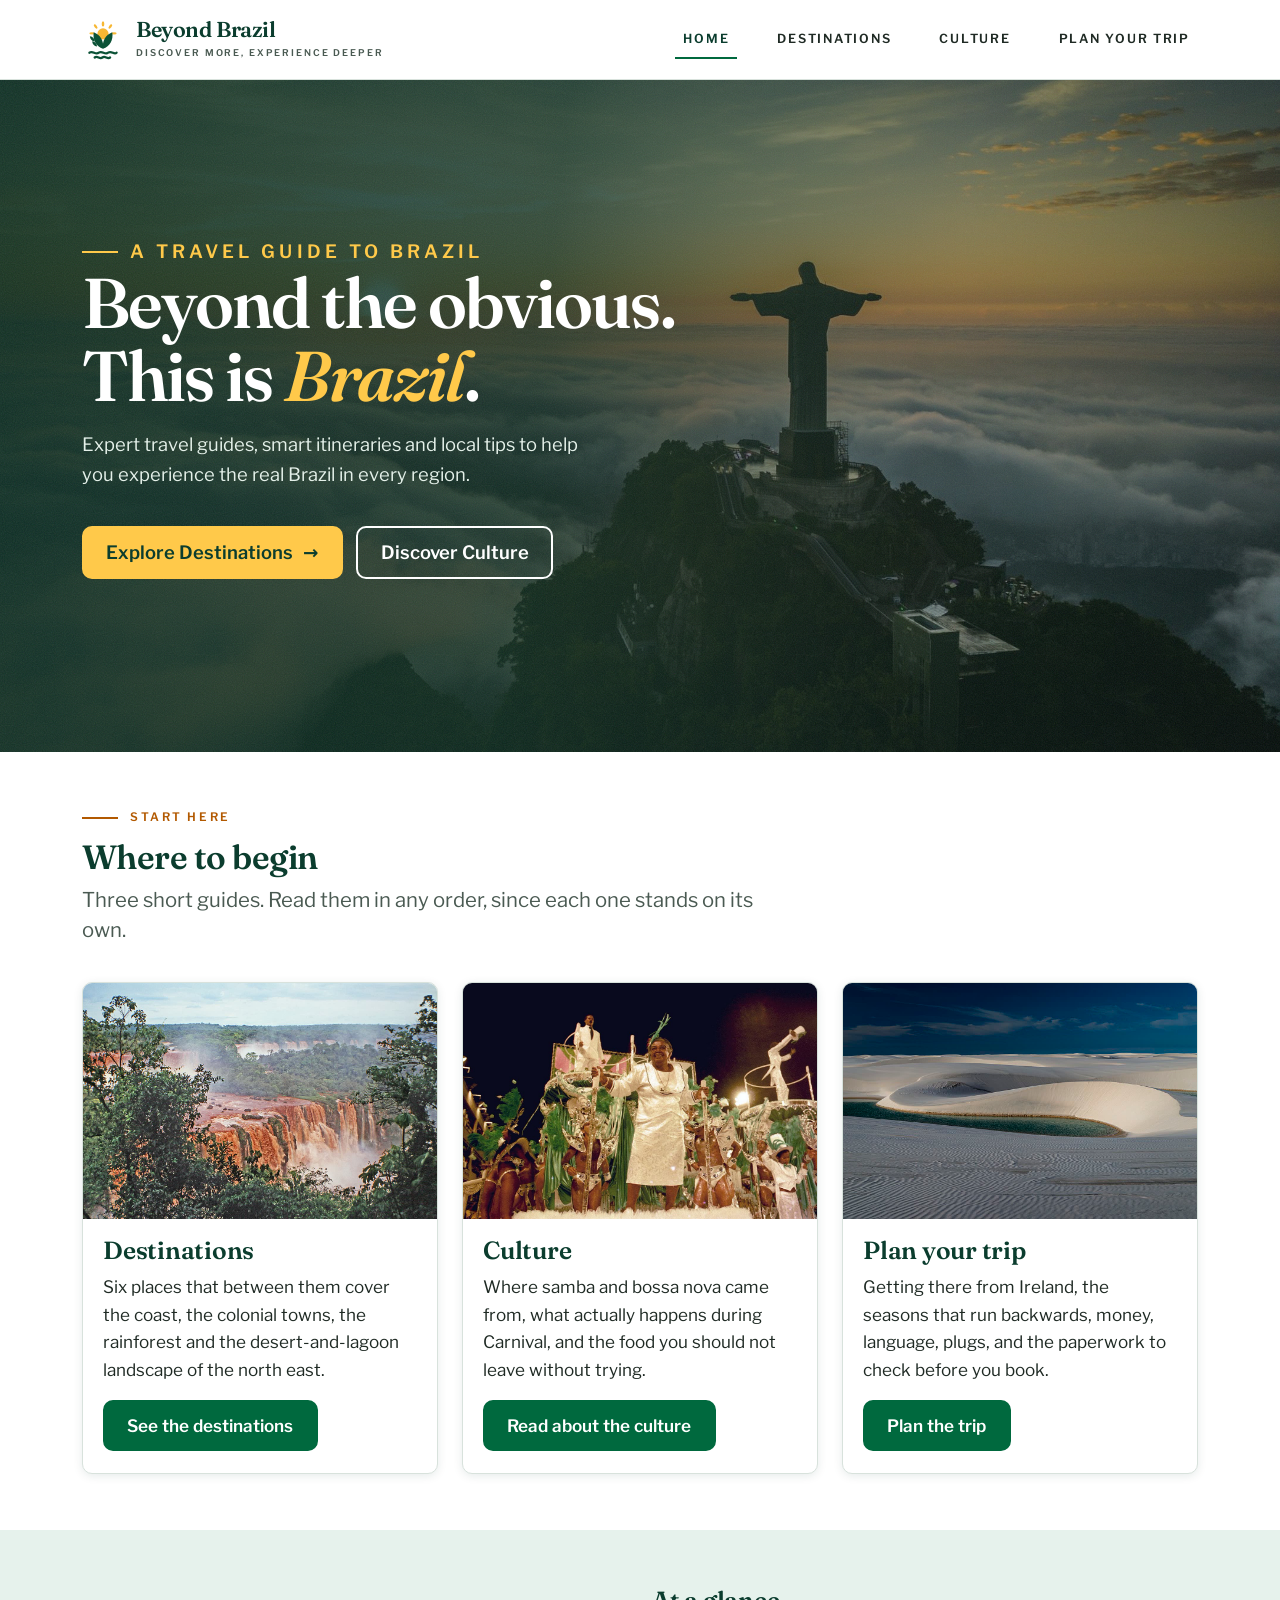
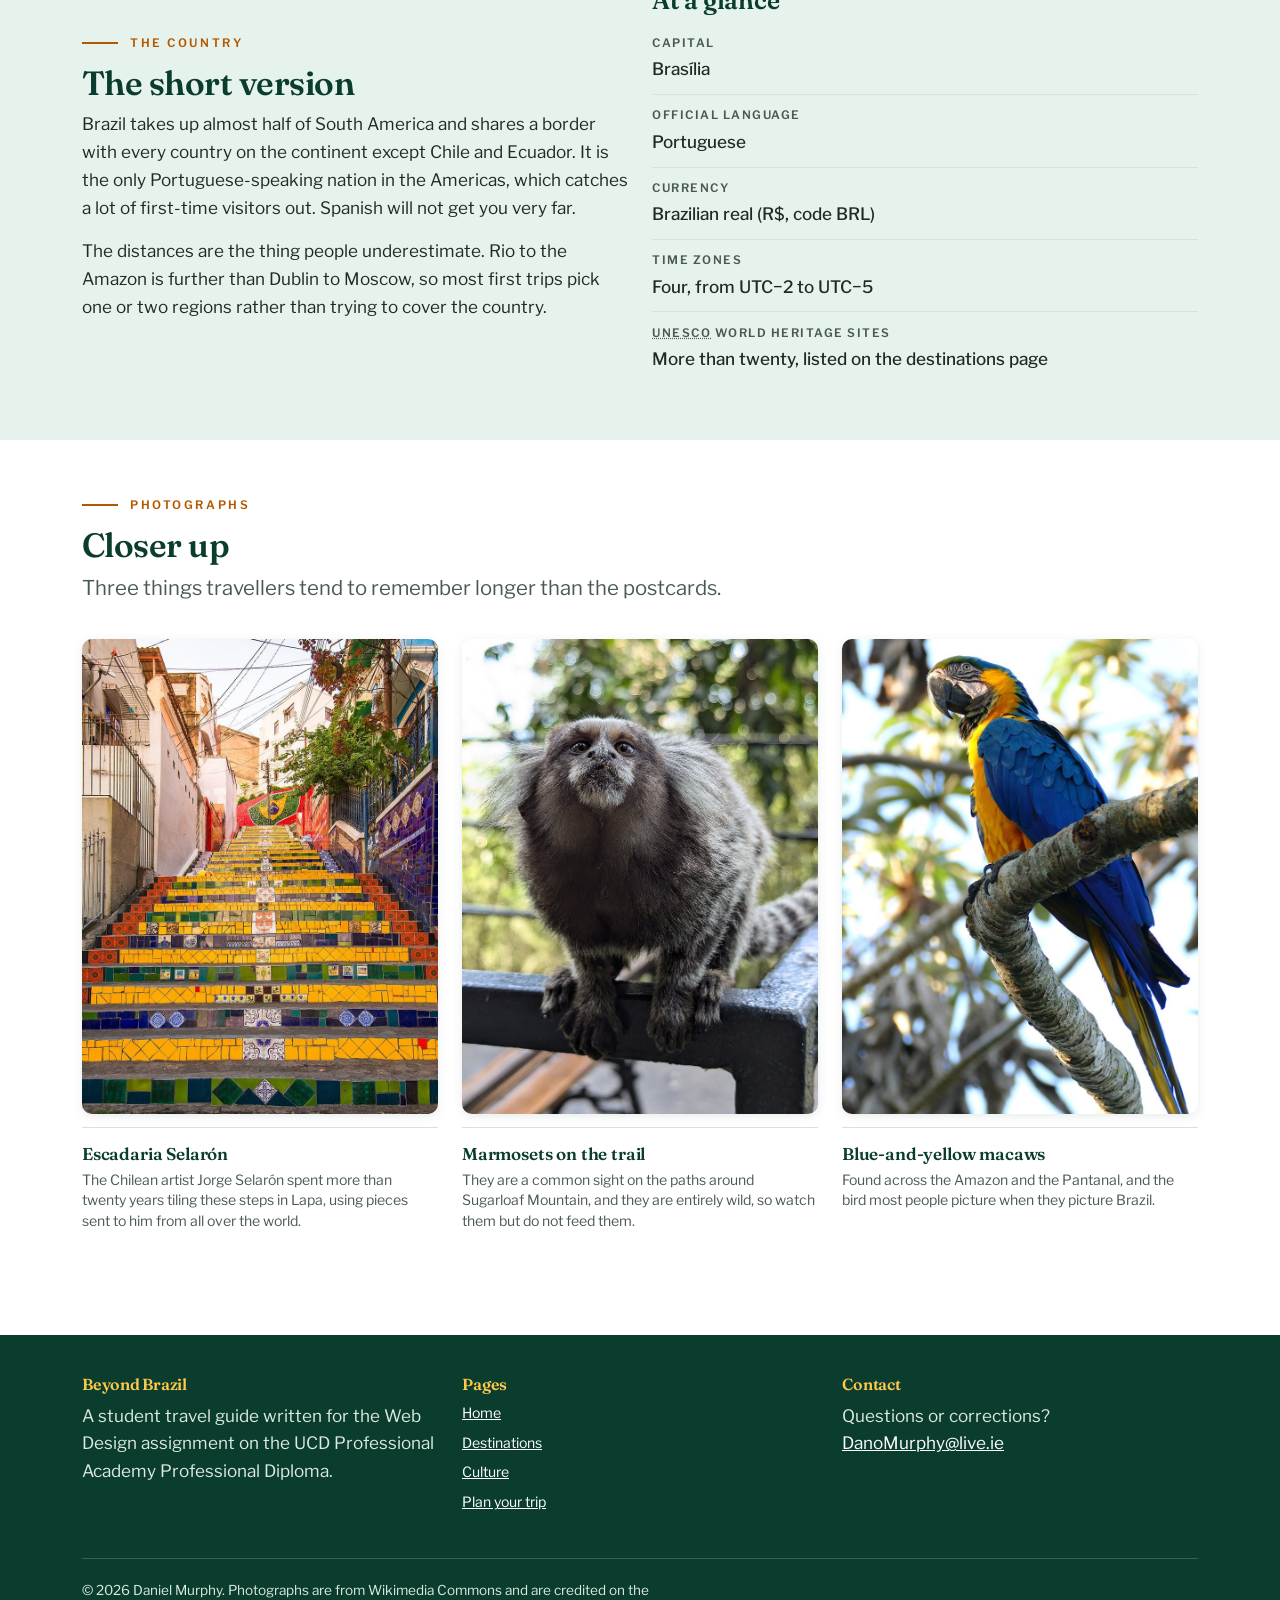
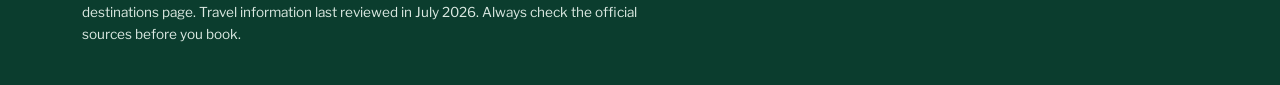
==== index.html @ 54a5e1f5 "Build the home page: hero, three feature cards and the photo strip" ====
<!DOCTYPE html>
<html lang="en">
<head>
  <meta charset="utf-8">
  <meta name="viewport" content="width=device-width, initial-scale=1">
  <meta name="description" content="Beyond Brazil is a plain-English travel guide for first-time visitors from Ireland: where to go, what the culture is like, and how to plan the trip.">
  <meta name="author" content="Daniel Murphy">
  <meta name="keywords" content="Brazil, travel guide, Rio de Janeiro, Iguacu, Salvador, Amazon, trip planning">
  <meta name="theme-color" content="#00693E">
  <title>Beyond Brazil | Travel guide for first-time visitors</title>

  <!-- Canonical URL, so search engines index one version of the page -->
  <link rel="canonical" href="https://danielmurphy2022.github.io/brazil-travel-guide/">

  <!-- Open Graph tags - what shows up when the page is shared -->
  <meta property="og:type" content="website">
  <meta property="og:locale" content="en_IE">
  <meta property="og:site_name" content="Beyond Brazil">
  <meta property="og:title" content="Beyond Brazil | Travel guide for first-time visitors">
  <meta property="og:description" content="Where to go, what the culture is like, and how to plan a first trip to Brazil from Ireland.">
  <meta property="og:url" content="https://danielmurphy2022.github.io/brazil-travel-guide/">
  <meta property="og:image" content="https://danielmurphy2022.github.io/brazil-travel-guide/images/hero-cristo.jpg">
  <meta property="og:image:alt" content="Christ the Redeemer in silhouette against a sunset, above a sea of cloud">
  <meta name="twitter:card" content="summary_large_image">

  <!-- Fonts: Fraunces for headings, Libre Franklin for body text -->
  <link rel="preconnect" href="https://fonts.googleapis.com">
  <link rel="preconnect" href="https://fonts.gstatic.com" crossorigin>
  <link rel="stylesheet" href="https://fonts.googleapis.com/css2?family=Fraunces:opsz,wght@9..144,500;9..144,600;9..144,700&amp;family=Libre+Franklin:ital,wght@0,400;0,500;0,600;1,400&amp;display=swap">

  <!-- Bootstrap 5 for the grid and the collapsing navbar. The integrity
       hash lets the browser check the file was not tampered with. -->
  <link rel="stylesheet" href="https://cdn.jsdelivr.net/npm/bootstrap@5.3.3/dist/css/bootstrap.min.css"
        integrity="sha384-QWTKZyjpPEjISv5WaRU9OFeRpok6YctnYmDr5pNlyT2bRjXh0JMhjY6hW+ALEwIH"
        crossorigin="anonymous">
  <!-- My stylesheet goes last so it can override Bootstrap -->
  <link rel="stylesheet" href="css/style.css">
  <link rel="icon" href="images/logo.svg" type="image/svg+xml">
  <!-- Preload the hero photo so the top of the page is not blank -->
  <link rel="preload" as="image" href="images/hero-cristo.jpg">
</head>

<body>
  <!-- Lets keyboard users skip past the navigation -->
  <a class="skip-link" href="#main">Skip to main content</a>

  <!-- Banner / logo area. Same on every page. -->
  <header class="site-header">
    <nav class="navbar navbar-expand-lg site-nav" aria-label="Main navigation">
      <div class="container">
        <a class="navbar-brand" href="index.html">
          <img src="images/logo.svg" alt="Beyond Brazil logo" class="brand-logo" width="42" height="42">
          <span class="brand-lockup">
            <span class="brand-name">Beyond Brazil</span>
            <span class="brand-tagline">Discover more, experience deeper</span>
          </span>
        </a>

        <button class="navbar-toggler" type="button" data-bs-toggle="collapse"
                data-bs-target="#mainMenu" aria-controls="mainMenu"
                aria-expanded="false" aria-label="Toggle navigation menu">
          <span class="navbar-toggler-icon"></span>
        </button>

        <div class="collapse navbar-collapse" id="mainMenu">
          <ul class="navbar-nav ms-auto">
            <li class="nav-item"><a class="nav-link" href="index.html" aria-current="page">Home</a></li>
            <li class="nav-item"><a class="nav-link" href="html/destinations.html">Destinations</a></li>
            <li class="nav-item"><a class="nav-link" href="html/culture.html">Culture</a></li>
            <li class="nav-item"><a class="nav-link" href="html/plan-your-trip.html">Plan your trip</a></li>
          </ul>
        </div>
      </div>
    </nav>
  </header>

  <main id="main">
    <!-- Hero. Photo is a CSS background so the heading stays real text. -->
    <section class="hero">
      <div class="container">
        <div class="hero-inner">
          <p class="eyebrow">A travel guide to Brazil</p>
          <h1>Beyond the obvious.<br>This is <span class="hero-accent">Brazil</span>.</h1>
          <p>
            Expert travel guides, smart itineraries and local tips to help you experience
            the real Brazil in every region.
          </p>
          <p class="hero-actions">
            <a class="btn-brand btn-amber" href="html/destinations.html">
              Explore Destinations <span class="btn-arrow" aria-hidden="true">&rarr;</span>
            </a>
            <a class="btn-brand btn-ghost" href="html/culture.html">Discover Culture</a>
          </p>
        </div>
      </div>
    </section>

    <!-- One card per content page. Bootstrap grid: full width on a phone,
         three across from the medium breakpoint up. -->
    <section class="section">
      <div class="container">
        <p class="eyebrow">Start here</p>
        <h2>Where to begin</h2>
        <p class="section-intro">
          Three short guides. Read them in any order, since each one stands on its own.
        </p>

        <div class="row g-4">
          <div class="col-12 col-md-4">
            <article class="card-feature">
              <img src="images/iguacu.jpg" width="1200" height="800" loading="lazy" decoding="async"
                   alt="The Iguacu Falls dropping over a curved line of cliffs into rainforest">
              <div class="card-body-pad">
                <h3>Destinations</h3>
                <p>
                  Six places that between them cover the coast, the colonial towns,
                  the rainforest and the desert-and-lagoon landscape of the north east.
                </p>
                <a class="btn-brand" href="html/destinations.html">See the destinations</a>
              </div>
            </article>
          </div>

          <div class="col-12 col-md-4">
            <article class="card-feature">
              <img src="images/carnival.jpg" width="1200" height="766" loading="lazy" decoding="async"
                   alt="Performers in white and green costumes on a float at the Rio Carnival">
              <div class="card-body-pad">
                <h3>Culture</h3>
                <p>
                  Where samba and bossa nova came from, what actually happens during
                  Carnival, and the food you should not leave without trying.
                </p>
                <a class="btn-brand" href="html/culture.html">Read about the culture</a>
              </div>
            </article>
          </div>

          <div class="col-12 col-md-4">
            <article class="card-feature">
              <img src="images/lencois.jpg" width="1200" height="800" loading="lazy" decoding="async"
                   alt="A turquoise lagoon between white sand dunes at Lencois Maranhenses">
              <div class="card-body-pad">
                <h3>Plan your trip</h3>
                <p>
                  Getting there from Ireland, the seasons that run backwards,
                  money, language, plugs, and the paperwork to check before you book.
                </p>
                <a class="btn-brand" href="html/plan-your-trip.html">Plan the trip</a>
              </div>
            </article>
          </div>
        </div>
      </div>
    </section>

    <!-- Quick facts. Two Bootstrap columns on desktop. -->
    <section class="section section-tint">
      <div class="container">
        <div class="row g-4 align-items-center">
          <div class="col-12 col-lg-6">
            <p class="eyebrow">The country</p>
            <h2>The short version</h2>
            <p>
              Brazil takes up almost half of South America and shares a border with every
              country on the continent except Chile and Ecuador. It is the only
              Portuguese-speaking nation in the Americas, which catches a lot of first-time
              visitors out. Spanish will not get you very far.
            </p>
            <p>
              The distances are the thing people underestimate. Rio to the Amazon is
              further than Dublin to Moscow, so most first trips pick one or two regions
              rather than trying to cover the country.
            </p>
          </div>

          <div class="col-12 col-lg-6">
            <h3>At a glance</h3>
            <ul class="fact-list">
              <li>
                <span class="fact-label">Capital</span>
                <span class="fact-value">Bras&iacute;lia</span>
              </li>
              <li>
                <span class="fact-label">Official language</span>
                <span class="fact-value">Portuguese</span>
              </li>
              <li>
                <span class="fact-label">Currency</span>
                <span class="fact-value">Brazilian real (R$, code BRL)</span>
              </li>
              <li>
                <span class="fact-label">Time zones</span>
                <span class="fact-value">Four, from UTC&minus;2 to UTC&minus;5</span>
              </li>
              <li>
                <span class="fact-label">
                  <abbr title="United Nations Educational, Scientific and Cultural Organization">UNESCO</abbr>
                  World Heritage Sites
                </span>
                <span class="fact-value">More than twenty, listed on the destinations page</span>
              </li>
            </ul>
          </div>
        </div>
      </div>
    </section>

    <!-- Three portrait photos. figure + figcaption for image and caption. -->
    <section class="section">
      <div class="container">
        <p class="eyebrow">Photographs</p>
        <h2>Closer up</h2>
        <p class="section-intro">
          Three things travellers tend to remember longer than the postcards.
        </p>

        <ul class="photo-strip">
          <li>
            <figure>
              <img src="images/escadaria.jpg" width="800" height="1067" loading="lazy" decoding="async"
                   alt="The tiled Selaron Steps in Rio, climbing between old houses">
              <figcaption>
                <strong>Escadaria Selar&oacute;n</strong>
                The Chilean artist Jorge Selar&oacute;n spent more than twenty years tiling
                these steps in Lapa, using pieces sent to him from all over the world.
              </figcaption>
            </figure>
          </li>
          <li>
            <figure>
              <img src="images/sagui.jpg" width="800" height="1067" loading="lazy" decoding="async"
                   alt="A marmoset sitting on a handrail on the Sugarloaf trail">
              <figcaption>
                <strong>Marmosets on the trail</strong>
                They are a common sight on the paths around Sugarloaf Mountain, and they
                are entirely wild, so watch them but do not feed them.
              </figcaption>
            </figure>
          </li>
          <li>
            <figure>
              <img src="images/arara.jpg" width="800" height="1067" loading="lazy" decoding="async"
                   alt="A blue-and-yellow macaw perched on a branch">
              <figcaption>
                <strong>Blue-and-yellow macaws</strong>
                Found across the Amazon and the Pantanal, and the bird most people picture
                when they picture Brazil.
              </figcaption>
            </figure>
          </li>
        </ul>
      </div>
    </section>
  </main>

  <!-- Footer, with the contact section. Same on every page. -->
  <footer class="site-footer">
    <div class="container">
      <div class="row g-4">
        <div class="col-12 col-md-4">
          <h2>Beyond Brazil</h2>
          <p>
            A student travel guide written for the Web Design assignment on the
            UCD Professional Academy Professional Diploma.
          </p>
        </div>

        <div class="col-6 col-md-4">
          <h3>Pages</h3>
          <ul class="footer-list">
            <li><a href="index.html">Home</a></li>
            <li><a href="html/destinations.html">Destinations</a></li>
            <li><a href="html/culture.html">Culture</a></li>
            <li><a href="html/plan-your-trip.html">Plan your trip</a></li>
          </ul>
        </div>

        <!-- Required contact section with the e-mail link -->
        <div class="col-6 col-md-4">
          <h3>Contact</h3>
          <address>
            Questions or corrections?<br>
            <a href="mailto:DanoMurphy@live.ie">DanoMurphy@live.ie</a>
          </address>
        </div>
      </div>

      <div class="footer-bottom">
        <p>
          &copy; 2026 Daniel Murphy. Photographs are from Wikimedia Commons and are
          credited on the destinations page.
          Travel information last reviewed in <time datetime="2026-07">July 2026</time>.
          Always check the official sources before you book.
        </p>
      </div>
    </div>
  </footer>

  <!-- Bootstrap's JS, needed for the mobile menu button -->
  <script src="https://cdn.jsdelivr.net/npm/bootstrap@5.3.3/dist/js/bootstrap.bundle.min.js"
          integrity="sha384-YvpcrYf0tY3lHB60NNkmXc5s9fDVZLESaAA55NDzOxhy9GkcIdslK1eN7N6jIeHz"
          crossorigin="anonymous"></script>
</body>
</html>
---- css/style.css ----
/* ==========================================================================
   Beyond Brazil - external stylesheet
   Author: Daniel Murphy
   Module 1 - Web Design Assignment, UCD Professional Academy

   Went for a travel-magazine look: serif headings, plain sans for reading.

   Mobile-first - the rules below are the phone layout and the media queries
   add the wider ones. Text colours checked against WCAG AA (4.5:1).
   ========================================================================== */

/* --------------------------------------------------------------------------
   1. Design tokens
   Keeping colours and spacing in custom properties means a single change
   here updates the whole site.
   -------------------------------------------------------------------------- */
:root {
  --brand:        #00693E;  /* deep forest green - primary brand colour   */
  --brand-dark:   #0B3D2E;  /* footer / dark sections                     */
  --brand-light:  #E6F2EC;  /* tinted panel background                    */
  --accent:       #B25900;  /* amber, used for text on light backgrounds  */
  --accent-bright:#FFC94A;  /* brighter amber, only on dark backgrounds   */
  --ink:          #1F2A24;  /* body text                                  */
  --ink-soft:     #4A5A52;  /* secondary text                             */
  --paper:        #FFFFFF;
  --line:         #D8E2DC;  /* hairline borders                           */

  /* Fraunces for headings, Libre Franklin for everything you actually read.
     Libre Franklin was made for small text on screen, which is where the
     default system font looked worst. */
  --font-display: "Fraunces", Georgia, "Times New Roman", serif;
  --font-text: "Libre Franklin", "Segoe UI", system-ui, sans-serif;

  /* Type scale. Every font-size on the site uses one of these seven
     steps instead of a number I picked at random. */
  --step--2: clamp(0.69rem, 0.675rem + 0.07vw, 0.73rem);
  --step--1: clamp(0.82rem, 0.80rem + 0.10vw, 0.88rem);
  --step-0:  clamp(1rem,    0.97rem + 0.15vw, 1.07rem);
  --step-1:  clamp(1.12rem, 1.06rem + 0.28vw, 1.27rem);
  --step-2:  clamp(1.3rem,  1.21rem + 0.44vw, 1.55rem);
  --step-3:  clamp(1.6rem,  1.42rem + 0.85vw, 2.1rem);
  --step-4:  clamp(1.95rem, 1.65rem + 1.5vw, 2.9rem);

  --radius: 10px;
  --shadow: 0 2px 10px rgba(11, 61, 46, 0.10);
  --shadow-lift: 0 10px 24px rgba(11, 61, 46, 0.18);

  /* A curve with some weight to it, rather than the browser default. */
  --ease: cubic-bezier(0.22, 0.61, 0.36, 1);
  --transition: 260ms var(--ease);
}

/* --------------------------------------------------------------------------
   2. Base elements
   -------------------------------------------------------------------------- */
body {
  font-family: var(--font-text);
  font-size: var(--step-0);
  color: var(--ink);
  background-color: var(--paper);
  line-height: 1.62;
  /* Stops the browser faking a bold the font does not actually have */
  font-synthesis: none;
  -webkit-font-smoothing: antialiased;
}

/* All headings use the serif and come off the type scale above. */
h1, h2, h3 {
  font-family: var(--font-display);
  font-optical-sizing: auto;
  font-weight: 600;
  line-height: 1.15;
  letter-spacing: -0.015em;
  color: var(--brand-dark);
}

/* text-wrap: balance stops a heading dropping one word onto line two */
h1 { font-size: var(--step-4); text-wrap: balance; }
h2 { font-size: var(--step-3); margin-top: 2.25rem; text-wrap: balance; }
h3 { font-size: var(--step-2); letter-spacing: -0.01em; }

/* Small amber rule + spaced capitals, used above section headings */
.eyebrow {
  display: flex;
  align-items: center;
  gap: 0.75rem;
  max-width: none;
  margin: 0 0 0.7rem;
  font-family: var(--font-text);
  font-size: var(--step--2);
  font-weight: 600;
  letter-spacing: 0.22em;
  text-transform: uppercase;
  color: var(--accent);
}

.eyebrow::before {
  content: "";
  flex: 0 0 auto;
  width: 2.25rem;
  height: 2px;
  background-color: var(--accent);
}

/* Drop the margin when the heading is first - the section already pads */
.container > h2:first-child,
.container > .row:first-child h2:first-child,
.eyebrow + h2 {
  margin-top: 0;
}

/* Line length. Much past this and it gets hard to find the next line. */
p  { max-width: 64ch; }

a {
  color: var(--brand);
  text-decoration: underline;
}

a:hover,
a:focus {
  color: var(--brand-dark);
}

/* Visited links go a shade darker so you can see where you have been */
a:visited {
  color: var(--brand-dark);
}

/* Keyboard focus ring. The browser default vanishes on coloured
   backgrounds, so I set my own. */
a:focus-visible,
button:focus-visible {
  outline: 3px solid var(--accent);
  outline-offset: 2px;
}

/* Keeps images inside their box instead of pushing the page sideways */
img {
  max-width: 100%;
  height: auto;
}

/* --------------------------------------------------------------------------
   3. Skip link
   Lets a keyboard or screen-reader user jump straight past the navigation.
   It is hidden off-screen until it receives focus.
   -------------------------------------------------------------------------- */
.skip-link {
  position: absolute;
  left: -9999px;
  top: 0;
  z-index: 1100;
  padding: 0.75rem 1.25rem;
  background-color: var(--brand-dark);
  color: var(--paper);
  text-decoration: none;
}

.skip-link:focus {
  left: 0;
}

/* --------------------------------------------------------------------------
   4. Banner / logo area  (identical on every page)
   -------------------------------------------------------------------------- */
/* Sticky banner, slightly see-through so the page shows through it. */
.site-header {
  position: sticky;
  top: 0;
  z-index: 1030;
  background-color: rgba(255, 255, 255, 0.94);
  border-bottom: 1px solid var(--line);
}

/* 0.85 and not lower: any more see-through and the menu links stop
   passing the contrast check once the hero photo scrolls under them. */
@supports (backdrop-filter: blur(2px)) or (-webkit-backdrop-filter: blur(2px)) {
  .site-header {
    background-color: rgba(255, 255, 255, 0.85);
    -webkit-backdrop-filter: blur(14px) saturate(1.5);
    backdrop-filter: blur(14px) saturate(1.5);
  }
}

.site-nav {
  padding-top: 0.85rem;
  padding-bottom: 0.85rem;
}

.navbar-brand {
  display: flex;
  align-items: center;
  gap: 0.75rem;
  color: var(--brand-dark);
  text-decoration: none;
}

.navbar-brand:hover,
.navbar-brand:focus {
  color: var(--brand);
}

.brand-logo {
  width: 42px;
  height: 42px;
  flex: 0 0 auto;
}

.brand-name {
  display: block;
  font-family: var(--font-display);
  font-optical-sizing: auto;
  font-size: 1.35rem;
  font-weight: 600;
  letter-spacing: -0.02em;
  line-height: 1;
}

.brand-tagline {
  display: block;
  margin-top: 0.32rem;
  font-size: 0.58rem;
  font-weight: 600;
  letter-spacing: 0.2em;
  text-transform: uppercase;
  color: var(--ink-soft);
}

/* Navigation. Stacked with thin dividers on a phone; a row of small
   capitals on wider screens, with an underline that slides in on hover. */
.site-nav .nav-link {
  position: relative;
  padding: 0.7rem 0;
  border-bottom: 1px solid var(--line);
  border-radius: 0;
  font-size: 0.78rem;
  font-weight: 600;
  letter-spacing: 0.14em;
  text-transform: uppercase;
  color: var(--ink);
  background-color: transparent;
  transition: color var(--transition);
}

.site-nav .nav-item:last-child .nav-link {
  border-bottom: 0;
}

.site-nav .nav-link::after {
  content: "";
  position: absolute;
  left: 0;
  right: 0;
  bottom: 0.35rem;
  height: 2px;
  background-color: var(--accent);
  transform: scaleX(0);
  transform-origin: left;
  transition: transform var(--transition);
}

.site-nav .nav-link:hover,
.site-nav .nav-link:focus {
  color: var(--brand-dark);
  background-color: transparent;
}

.site-nav .nav-link:hover::after,
.site-nav .nav-link:focus-visible::after {
  transform: scaleX(1);
}

/* Uses aria-current, the same attribute the screen reader reads */
.site-nav .nav-link[aria-current="page"] {
  color: var(--brand-dark);
  background-color: transparent;
}

.site-nav .nav-link[aria-current="page"]::after {
  background-color: var(--brand);
  transform: scaleX(1);
}

.navbar-toggler {
  border-color: var(--line);
  padding: 0.45rem 0.65rem;
}

/* --------------------------------------------------------------------------
   5. Hero
   The photograph is applied here rather than as an <img> because it is
   decorative background; the page still carries its meaning in the heading.
   -------------------------------------------------------------------------- */
.hero {
  /* Text sits on the left, so the overlay is darkest there and fades
     across to let the sunset show. Both colours pass the contrast check. */
  position: relative;
  display: flex;
  align-items: center;
  min-height: 32rem;
  padding: 4.5rem 0 5.5rem;
  background-image:
    linear-gradient(97deg,
                    rgba(9, 45, 34, 0.92) 0%,
                    rgba(9, 45, 34, 0.82) 42%,
                    rgba(9, 45, 34, 0.40) 72%,
                    rgba(9, 45, 34, 0.24) 100%),
    url("../images/hero-cristo.jpg");
  background-size: cover;
  background-position: 62% center;
  color: var(--paper);
}

/* Fine grain over the photo, for a printed look. Decorative only. It comes
   first in the markup, so the text and buttons still sit on top of it and
   are still clickable - I checked. */
.hero::before {
  content: "";
  position: absolute;
  inset: 0;
  opacity: 0.35;
  background-image: url("data:image/svg+xml;charset=utf-8,%3Csvg xmlns='http://www.w3.org/2000/svg' width='120' height='120'%3E%3Cfilter id='n'%3E%3CfeTurbulence type='fractalNoise' baseFrequency='0.9' numOctaves='3'/%3E%3C/filter%3E%3Crect width='120' height='120' filter='url(%23n)' opacity='0.32'/%3E%3C/svg%3E");
}

.hero .container {
  position: relative;   /* keeps the text above the grain layer */
  width: 100%;
}

.hero-inner {
  max-width: 40rem;
}

.hero .eyebrow {
  color: var(--accent-bright);
}

.hero .eyebrow::before {
  background-color: var(--accent-bright);
}

.hero h1 {
  margin: 0 0 1.15rem;
  font-size: clamp(2.4rem, 8.5vw, 4.4rem);
  line-height: 1.03;
  letter-spacing: -0.028em;
  color: var(--paper);
}

/* Just the one word in amber. Decoration - it does not carry meaning. */
.hero-accent {
  color: var(--accent-bright);
  font-style: italic;
}

.hero p {
  max-width: 32rem;
  margin: 0;
  font-size: 1.06rem;
  color: #E4F0E9;
}

/* Needs .hero .hero-actions, not just .hero-actions - the .hero p rule
   above was winning and killing this margin. Buttons stack full width on
   a phone so they are the same size and easy to tap. */
.hero .hero-actions {
  display: flex;
  flex-direction: column;
  align-items: stretch;
  gap: 0.75rem;
  max-width: 20rem;
  margin: 2.25rem 0 0;
}

.hero .hero-actions .btn-brand {
  text-align: center;
}

/* Smaller hero for the inner pages, with the same amber rule under it */
.page-hero {
  background-color: var(--brand-dark);
  color: var(--paper);
  padding: 2.75rem 0 2.5rem;
}

.page-hero h1 {
  position: relative;
  padding-bottom: 0.85rem;
  margin-bottom: 0.85rem;
  color: var(--paper);
  font-size: clamp(1.9rem, 5.5vw, 2.9rem);
}

.page-hero h1::after {
  content: "";
  position: absolute;
  left: 0;
  bottom: 0;
  width: 3rem;
  height: 2px;
  background-color: var(--accent-bright);
}

.page-hero p {
  color: #D6E6DE;
  margin-bottom: 0;
}

/* --------------------------------------------------------------------------
   6. Buttons
   -------------------------------------------------------------------------- */
.btn-brand {
  background-color: var(--brand);
  color: var(--paper);
  border: 2px solid var(--brand);
  font-weight: 600;
  padding: 0.6rem 1.4rem;
  border-radius: var(--radius);
  text-decoration: none;
  display: inline-block;
  transition: background-color var(--transition), transform var(--transition);
}

.btn-brand:hover,
.btn-brand:focus {
  background-color: var(--brand-dark);
  border-color: var(--brand-dark);
  color: var(--paper);
  transform: translateY(-2px);
}

.btn-on-dark {
  background-color: var(--paper);
  color: var(--brand-dark);
  border-color: var(--paper);
}

.btn-on-dark:hover,
.btn-on-dark:focus {
  background-color: var(--accent-bright);
  border-color: var(--accent-bright);
  color: var(--brand-dark);
}

/* Amber for the main button - green on a dark photo disappeared */
.btn-amber,
.btn-amber:visited {
  background-color: var(--accent-bright);
  border-color: var(--accent-bright);
  color: var(--brand-dark);
}

.btn-amber:hover,
.btn-amber:focus {
  background-color: var(--paper);
  border-color: var(--paper);
  color: var(--brand-dark);
}

/* Arrow nudges forward on hover */
.btn-arrow {
  display: inline-block;
  margin-left: 0.35rem;
  transition: transform var(--transition);
}

.btn-brand:hover .btn-arrow,
.btn-brand:focus .btn-arrow {
  transform: translateX(0.25rem);
}

/* Outlined, so it does not compete with the main button */
.btn-ghost,
.btn-ghost:visited {
  background-color: transparent;
  border-color: var(--paper);
  color: var(--paper);
}

.btn-ghost:hover,
.btn-ghost:focus {
  background-color: var(--paper);
  border-color: var(--paper);
  color: var(--brand-dark);
}

/* --------------------------------------------------------------------------
   7. Sections and cards
   -------------------------------------------------------------------------- */
.section {
  padding: 2.5rem 0;
}

.section-tint {
  background-color: var(--brand-light);
}

/* Intro line under a heading. Bigger and looser than body text. */
.section-intro {
  max-width: 50ch;
  margin-bottom: 2.25rem;
  font-size: var(--step-1);
  line-height: 1.5;
  color: var(--ink-soft);
}

/* Line above each destination heading */
.dest-entry > h3:first-child {
  padding-top: 1.1rem;
  margin-top: 0;
  border-top: 2px solid var(--brand);
}

.card-feature {
  background-color: var(--paper);
  border: 1px solid var(--line);
  border-radius: var(--radius);
  box-shadow: var(--shadow);
  overflow: hidden;
  height: 100%;
  transition: transform var(--transition), box-shadow var(--transition);
}

/* Bonus feature: CSS transition on hover and on keyboard focus */
.card-feature:hover,
.card-feature:focus-within {
  transform: translateY(-6px);
  box-shadow: var(--shadow-lift);
}

.card-feature img {
  width: 100%;
  aspect-ratio: 3 / 2;
  object-fit: cover;
}

.card-body-pad {
  padding: 1.1rem 1.25rem 1.4rem;
}

.card-body-pad h3 {
  margin-top: 0;
}

/* --------------------------------------------------------------------------
   8. Fact list on the home page
   -------------------------------------------------------------------------- */
.fact-list {
  list-style: none;
  padding-left: 0;
  margin: 0;
}

.fact-list li {
  border-bottom: 1px solid var(--line);
  padding: 0.7rem 0;
}

.fact-list li:last-child {
  border-bottom: 0;
}

.fact-label {
  display: block;
  margin-bottom: 0.15rem;
  font-size: var(--step--2);
  font-weight: 600;
  letter-spacing: 0.13em;
  text-transform: uppercase;
  color: var(--ink-soft);
}

.fact-value {
  font-weight: 500;
  font-variant-numeric: tabular-nums lining-nums;
}

/* --------------------------------------------------------------------------
   9. BONUS FEATURE - pure CSS image gallery
   No JavaScript: the caption is moved out of view with transform and slides
   back in on hover or keyboard focus, driven only by a CSS transition.
   -------------------------------------------------------------------------- */
.gallery {
  display: grid;
  grid-template-columns: 1fr;          /* one column on a phone */
  gap: 1rem;
  padding-left: 0;
  list-style: none;
  margin: 0;
}

.gallery-item {
  position: relative;
  overflow: hidden;
  border-radius: var(--radius);
  box-shadow: var(--shadow);
}

.gallery-item img {
  display: block;
  width: 100%;
  aspect-ratio: 4 / 3;
  object-fit: cover;
  transition: transform 400ms ease;
}

.gallery-item:hover img,
.gallery-item:focus-within img {
  transform: scale(1.07);
}

.gallery-caption {
  position: absolute;
  left: 0;
  right: 0;
  bottom: 0;
  padding: 0.9rem 1.1rem;
  background-color: rgba(11, 61, 46, 0.9);
  color: #D9E8E1;
  font-size: var(--step--1);
  line-height: 1.35;
  transform: translateY(100%);
  transition: transform var(--transition);
}

.gallery-item:hover .gallery-caption,
.gallery-item:focus-within .gallery-caption {
  transform: translateY(0);
}

.gallery-caption strong {
  display: block;
  margin-bottom: 0.12rem;
  font-family: var(--font-display);
  font-size: var(--step-0);
  font-weight: 600;
  letter-spacing: -0.01em;
  color: var(--accent-bright);
}

/* No hover on a touch screen, so just show the caption all the time */
@media (hover: none) {
  .gallery-caption {
    transform: translateY(0);
  }
}

/* Respect a visitor who has asked their system to reduce motion. */
@media (prefers-reduced-motion: reduce) {
  * {
    transition-duration: 0.01ms !important;
    animation-duration: 0.01ms !important;
  }
}

/* --------------------------------------------------------------------------
   10. Table
   The wrapper allows the table itself to scroll on a narrow screen instead
   of pushing the whole page sideways.
   -------------------------------------------------------------------------- */
/* Ruled instead of boxed: no outer frame, no striped rows, just a thick
   line under the headings and a thin one between rows. */
.table-wrap {
  overflow-x: auto;
  border: 0;
  border-radius: 0;
}

/* It can be focused, so it needs its own focus ring */
.table-wrap:focus-visible {
  outline: 3px solid var(--accent);
  outline-offset: 2px;
}

.data-table {
  width: 100%;
  border-collapse: collapse;
  min-width: 36rem;
  margin: 0;
  font-size: var(--step--1);
  /* Lining, fixed-width figures, so the years form a straight column */
  font-variant-numeric: tabular-nums lining-nums;
}

.data-table caption {
  caption-side: bottom;
  padding: 1rem 0 0;
  border-top: 1px solid var(--line);
  margin-top: 0.25rem;
  font-size: var(--step--1);
  font-style: italic;
  line-height: 1.5;
  color: var(--ink-soft);
  text-align: left;
}

.data-table th,
.data-table td {
  padding: 0.85rem 1.5rem 0.85rem 0;
  border-bottom: 1px solid var(--line);
  text-align: left;
  vertical-align: baseline;
}

.data-table th:last-child,
.data-table td:last-child {
  padding-right: 0;
}

.data-table thead th {
  padding-top: 0;
  padding-bottom: 0.6rem;
  border-bottom: 2px solid var(--brand-dark);
  background-color: transparent;
  color: var(--ink-soft);
  font-size: var(--step--2);
  font-weight: 600;
  letter-spacing: 0.14em;
  text-transform: uppercase;
}

/* The site name is the row's own heading, so it carries the weight */
.data-table tbody th[scope="row"] {
  font-weight: 600;
  color: var(--brand-dark);
  padding-right: 2rem;
}

.data-table tbody td {
  color: var(--ink-soft);
}

.data-table tbody tr:last-child th,
.data-table tbody tr:last-child td {
  border-bottom: 0;
}

/* Dot plus a word, not a coloured pill. The word says it on its own, so
   the colour is never doing the work by itself. */
.tag {
  display: inline-flex;
  align-items: baseline;
  gap: 0.45rem;
  font-size: var(--step--2);
  font-weight: 600;
  letter-spacing: 0.1em;
  text-transform: uppercase;
  white-space: nowrap;
}

.tag::before {
  content: "";
  width: 0.45rem;
  height: 0.45rem;
  border-radius: 50%;
  background-color: currentColor;
}

.tag-cultural { color: #7A4100; }
.tag-natural  { color: #005E37; }
.tag-mixed    { color: #4B3A8F; }

/* --------------------------------------------------------------------------
   11. Video (bonus feature on the culture page)
   The padding-bottom trick keeps a 16:9 box at any width.
   -------------------------------------------------------------------------- */
.video-frame {
  position: relative;
  width: 100%;
  padding-bottom: 56.25%;      /* 9 / 16 = 0.5625 */
  height: 0;
  overflow: hidden;
  border-radius: var(--radius);
  box-shadow: var(--shadow);
}

.video-frame iframe {
  position: absolute;
  top: 0;
  left: 0;
  width: 100%;
  height: 100%;
  border: 0;
}

/* --------------------------------------------------------------------------
   12. Footer (identical on every page, holds the contact e-mail link)
   -------------------------------------------------------------------------- */
.site-footer {
  background-color: var(--brand-dark);
  color: #DCEAE3;
  padding: 2.5rem 0 1.5rem;
  margin-top: 3rem;
}

.site-footer h2,
.site-footer h3 {
  color: var(--accent-bright);
  font-size: 1rem;
  margin-top: 0;
}

.site-footer a,
.site-footer a:visited {
  color: var(--paper);
}

.site-footer a:hover,
.site-footer a:focus {
  color: var(--accent-bright);
}

.footer-list {
  list-style: none;
  padding-left: 0;
  font-size: var(--step--1);
}

.footer-list li {
  margin-bottom: 0.45rem;
}

/* Photo credits, set small in a ruled column */
.credits {
  list-style: none;
  margin: 0;
  padding: 0;
  border-top: 1px solid var(--line);
  font-size: var(--step--1);
  line-height: 1.45;
  color: var(--ink-soft);
  columns: 1;
}

.credits li {
  padding: 0.55rem 0;
  border-bottom: 1px solid var(--line);
  break-inside: avoid;
}

.footer-bottom {
  border-top: 1px solid rgba(255, 255, 255, 0.18);
  margin-top: 1.75rem;
  padding-top: 1.25rem;
  font-size: 0.85rem;
}

/* --------------------------------------------------------------------------
   12b. Portrait photo strip on the home page
   The photographs are portrait, so they get their own row rather than being
   squeezed into the 4:3 frames the gallery uses.
   -------------------------------------------------------------------------- */
.photo-strip {
  display: grid;
  grid-template-columns: 1fr;
  gap: 1.5rem;
  list-style: none;
  padding-left: 0;
  margin: 0;
}

.photo-strip figure {
  margin: 0;
  height: 100%;
}

.photo-strip img {
  width: 100%;
  aspect-ratio: 3 / 4;
  object-fit: cover;
  border-radius: var(--radius);
  box-shadow: var(--shadow);
}

.photo-strip figcaption {
  padding-top: 0.85rem;
  margin-top: 0.85rem;
  border-top: 1px solid var(--line);
  font-size: var(--step--1);
  line-height: 1.45;
  color: var(--ink-soft);
}

.photo-strip figcaption strong {
  display: block;
  margin-bottom: 0.2rem;
  font-family: var(--font-display);
  font-size: var(--step-0);
  font-weight: 600;
  letter-spacing: -0.01em;
  color: var(--brand-dark);
}

/* --------------------------------------------------------------------------
   13. Breadcrumb trail on the three inner pages
   A second, smaller navigation that shows where the page sits in the site.
   -------------------------------------------------------------------------- */
.breadcrumb-bar {
  background-color: var(--paper);
  border-bottom: 1px solid var(--line);
  padding: 0.6rem 0;
}

.breadcrumb-list {
  list-style: none;
  display: flex;
  flex-wrap: wrap;
  gap: 0.4rem;
  margin: 0;
  padding-left: 0;
  font-size: var(--step--2);
  font-weight: 500;
  letter-spacing: 0.09em;
  text-transform: uppercase;
  color: var(--ink-soft);
}

/* Separator done in CSS so a screen reader does not read it out */
.breadcrumb-list li + li::before {
  content: "\203A";
  margin-right: 0.4rem;
  color: var(--ink-soft);
}

.breadcrumb-list [aria-current="page"] {
  font-weight: 600;
  color: var(--ink);
}

/* --------------------------------------------------------------------------
   14. "At a glance" definition lists under each destination
   A <dl> is the correct element for label-and-value pairs like these.
   -------------------------------------------------------------------------- */
/* Ruled like the table above, for the same reason */
.spec-list {
  display: grid;
  grid-template-columns: minmax(6rem, auto) 1fr;
  gap: 0;
  margin: 0 0 1.5rem;
  padding: 0;
  background: none;
  border: 0;
  border-top: 2px solid var(--brand-dark);
  font-size: var(--step--1);
}

/* Extra padding on top because the label is smaller than the value and
   was sitting slightly high */
.spec-list dt {
  padding: 0.78rem 1.5rem 0.62rem 0;
  border-bottom: 1px solid var(--line);
  font-size: var(--step--2);
  font-weight: 600;
  letter-spacing: 0.13em;
  text-transform: uppercase;
  color: var(--ink-soft);
}

.spec-list dd {
  margin: 0;
  padding: 0.62rem 0;
  border-bottom: 1px solid var(--line);
  font-weight: 500;
  color: var(--ink);
  font-variant-numeric: tabular-nums lining-nums;
}

/* Version for the Portuguese phrases - they keep their own capitals */
.spec-list-phrases dt {
  text-transform: none;
  letter-spacing: 0;
  font-family: var(--font-display);
  font-size: var(--step-0);
  font-weight: 600;
  color: var(--brand-dark);
  font-style: italic;
}

.spec-list-phrases dd {
  font-weight: 400;
  color: var(--ink-soft);
}

/* --------------------------------------------------------------------------
   15. Anchor targets
   Picking a photo jumps you down to its write-up. This highlights the one
   you landed on, and stops the heading hiding under the navbar.
   -------------------------------------------------------------------------- */
[id] {
  scroll-margin-top: 1.5rem;
}

.section-tint article:target {
  background-color: var(--paper);
  box-shadow: var(--shadow);
  border-radius: var(--radius);
  outline: 2px solid var(--brand);
  outline-offset: 4px;
}

/* --------------------------------------------------------------------------
   16. Back-to-top link, at the foot of the longer pages
   -------------------------------------------------------------------------- */
.to-top {
  display: inline-block;
  margin-top: 1.5rem;
  font-size: 0.9rem;
  font-weight: 600;
}

/* Smooth scroll, but not for anyone who asked for reduced motion */
@media (prefers-reduced-motion: no-preference) {
  html {
    scroll-behavior: smooth;
  }
}

::selection {
  background-color: var(--brand-light);
  color: var(--brand-dark);
}

/* --------------------------------------------------------------------------
   17. Larger screens
   Everything above is the phone layout. These blocks add the wider grid.
   -------------------------------------------------------------------------- */
@media (min-width: 576px) {
  .gallery {
    grid-template-columns: repeat(2, 1fr);
  }
}

@media (min-width: 576px) {
  /* Enough width for the two buttons to sit side by side at their own size */
  .hero .hero-actions {
    flex-direction: row;
    flex-wrap: wrap;
    align-items: center;
    max-width: none;
    gap: 0.85rem;
  }
}

@media (min-width: 768px) {
  .photo-strip {
    grid-template-columns: repeat(3, 1fr);
  }
}

@media (min-width: 768px) {
  /* Two columns once there is room, so the list is not so long */
  .credits {
    columns: 2;
    column-gap: 2.5rem;
  }

  .hero {
    min-height: 38rem;
    padding: 6rem 0 7rem;
  }

  .section {
    padding: 3.5rem 0;
  }
}

@media (min-width: 992px) {
  .gallery {
    grid-template-columns: repeat(3, 1fr);
  }

  .hero {
    min-height: 42rem;
  }

  .hero p {
    font-size: 1.15rem;
  }

  /* Menu is a row now, so drop the dividers and add the underline */
  .site-nav .nav-link {
    padding: 0.5rem 0;
    margin-left: 2rem;
    border-bottom: 0;
  }

  .site-nav .nav-link::after {
    bottom: -0.1rem;
  }
}

/* --------------------------------------------------------------------------
   18. Print
   People print travel guides, so drop the menu and the video and write out
   where each link goes, since you cannot click paper.
   -------------------------------------------------------------------------- */
@media print {
  .site-header,
  .breadcrumb-bar,
  .site-footer,
  .skip-link,
  .to-top,
  .video-frame,
  .btn-brand {
    display: none;
  }

  body {
    color: #000;
    background: #fff;
    font-size: 11pt;
  }

  .hero,
  .page-hero {
    background: none;
    color: #000;
    padding: 0 0 1rem;
  }

  .hero h1,
  .page-hero h1,
  .page-hero p {
    color: #000;
  }

  .section,
  .section-tint {
    background: none;
    padding: 0.75rem 0;
  }

  /* Print the address of every external link, since a printed page cannot
     be clicked. */
  main a[href^="http"]::after {
    content: " (" attr(href) ")";
    font-size: 9pt;
    word-break: break-all;
  }

  /* Never split a table row or a write-up across two sheets. */
  tr,
  article,
  .spec-list {
    page-break-inside: avoid;
  }
}
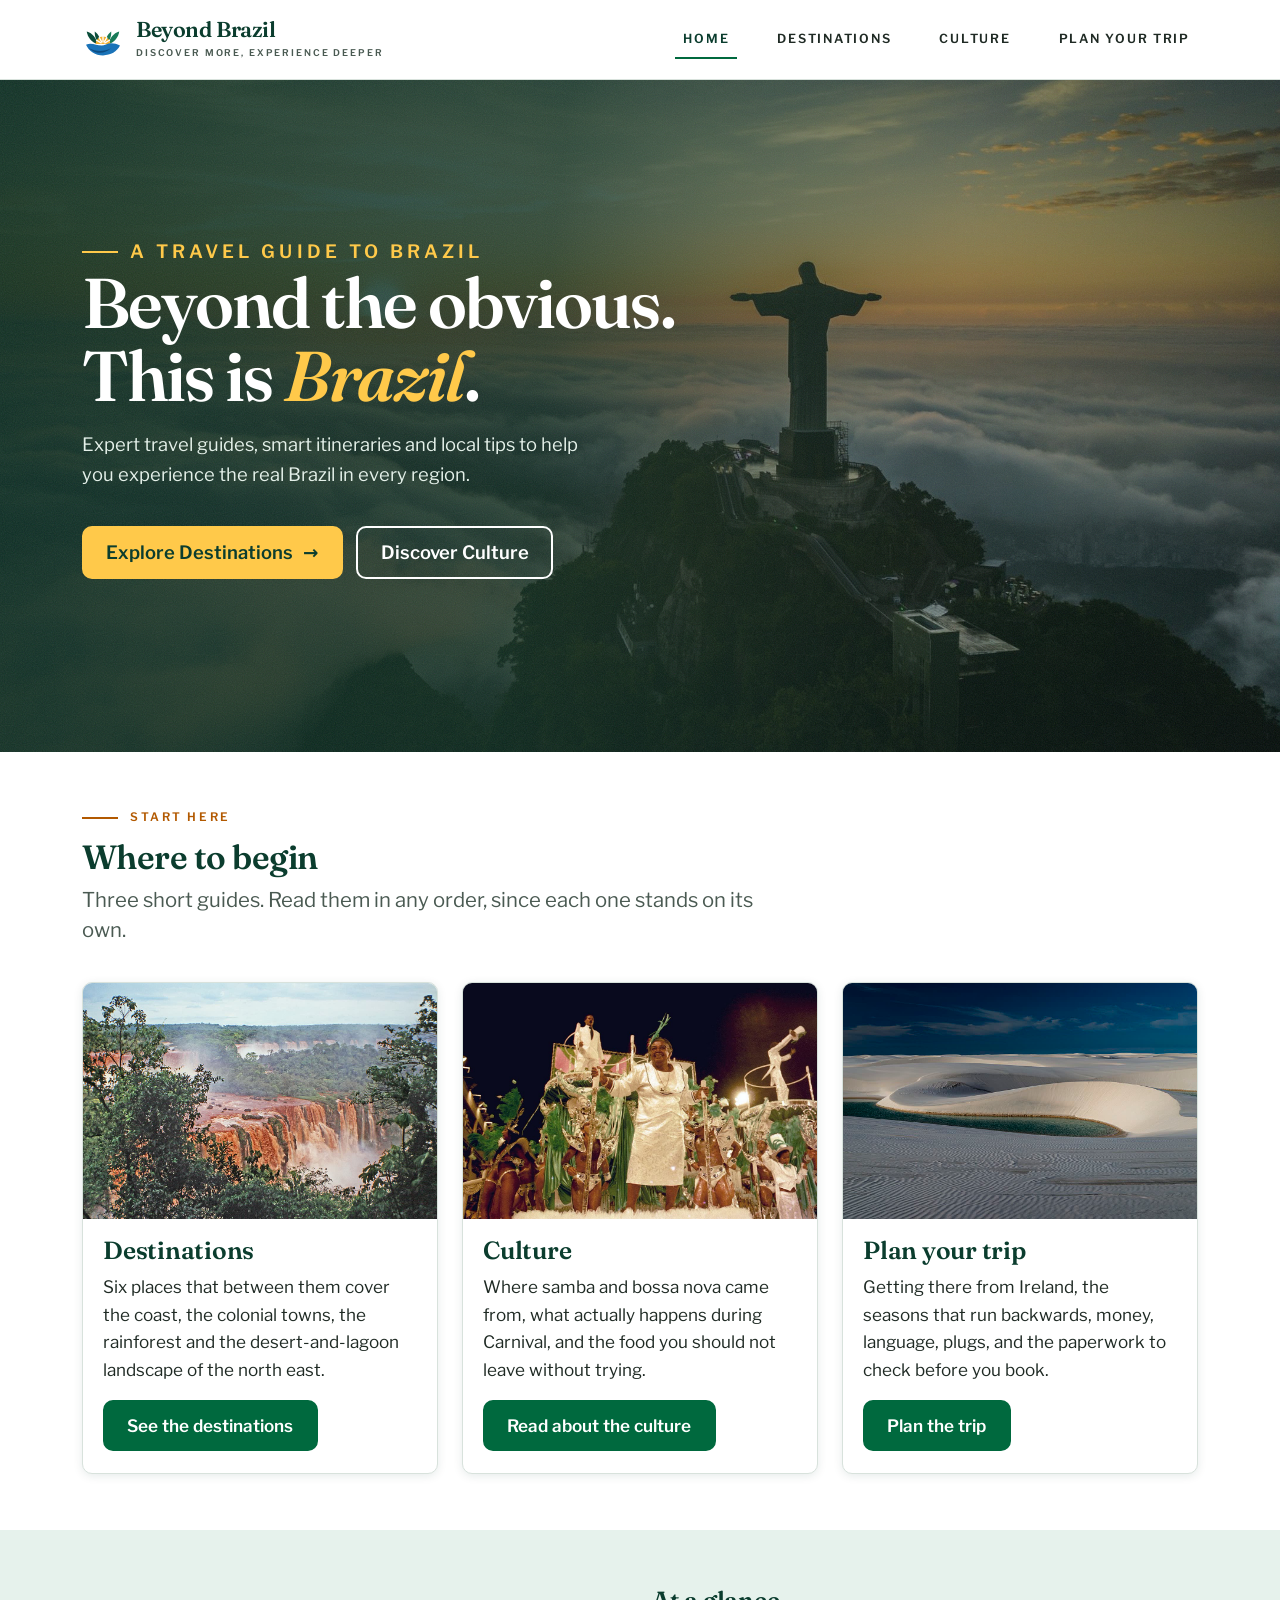
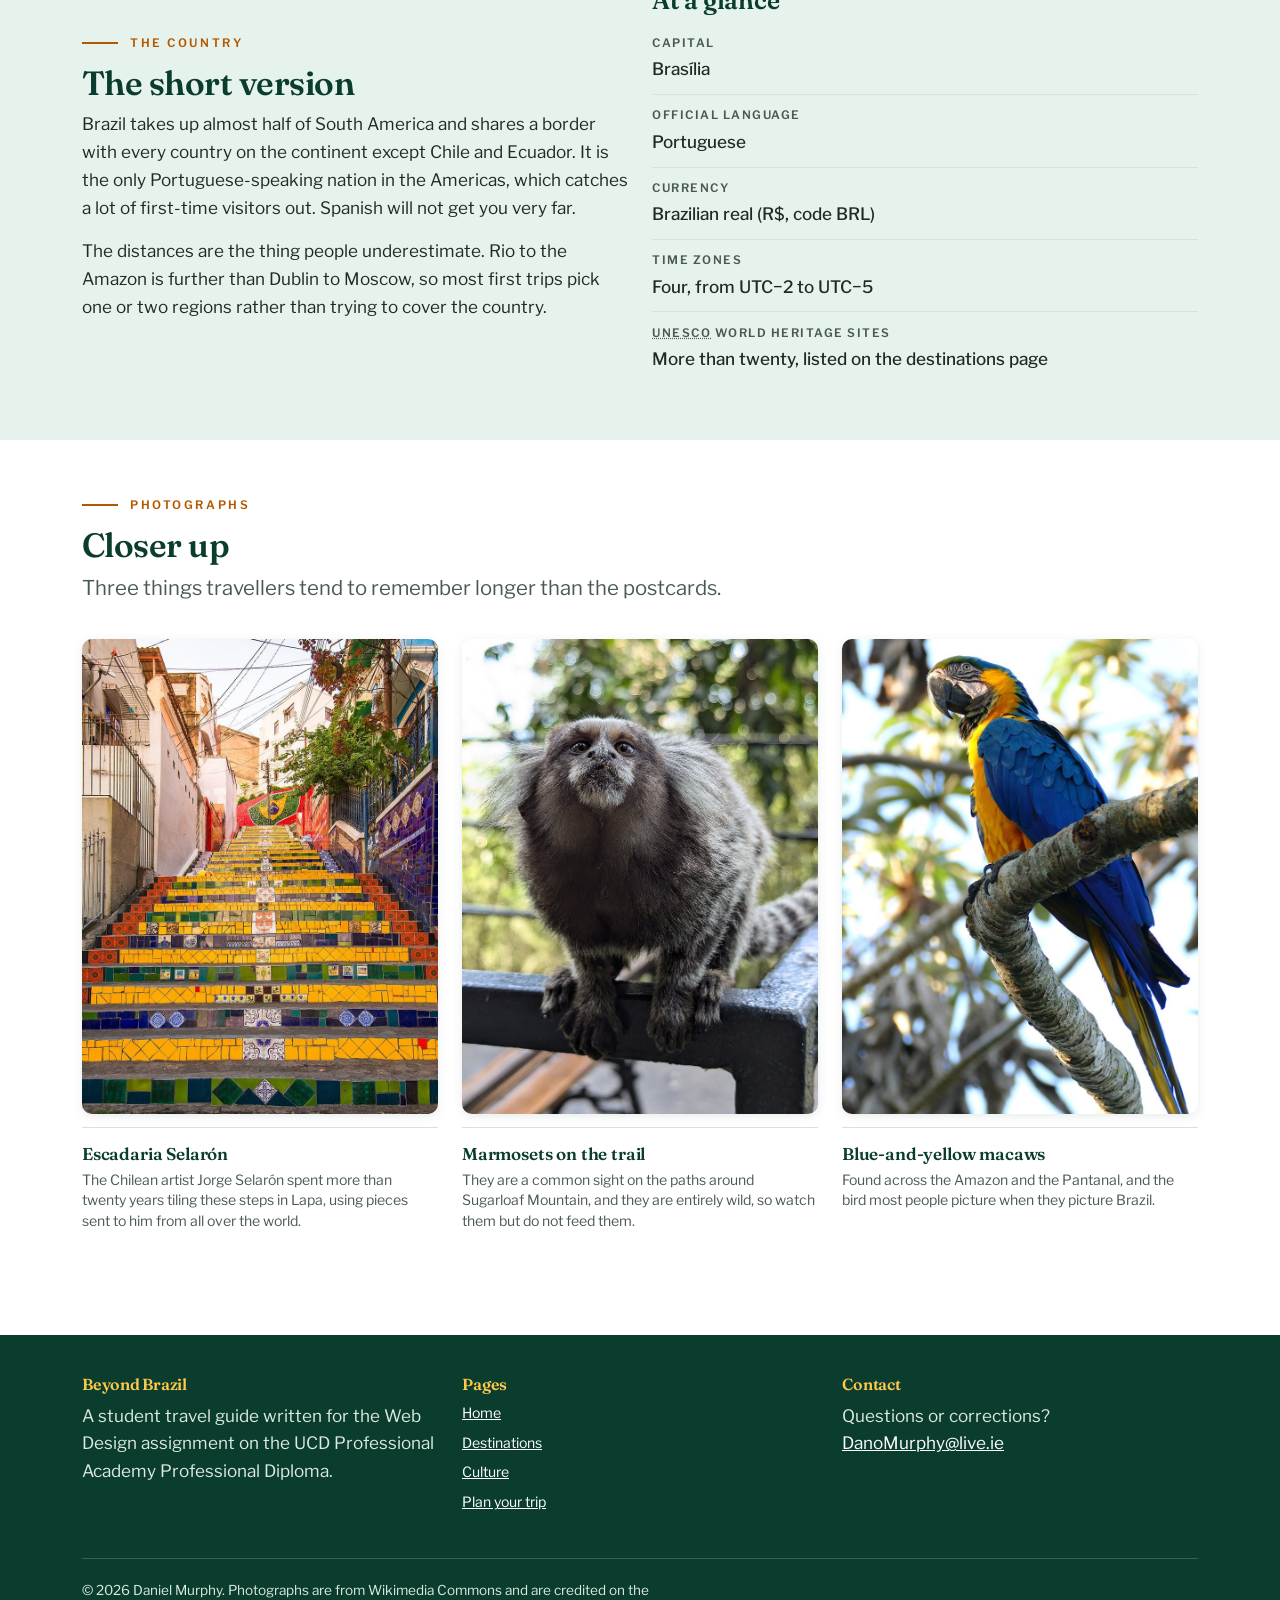
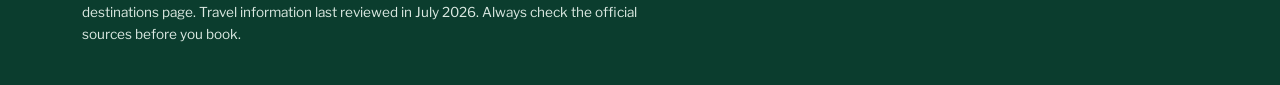
==== commit 7ad2ce8d: "Rewrite the Carnival alt text so it names the subject first It described the crowd on the float, whi" ====
--- a/index.html
+++ b/index.html
@@ -124,7 +124,7 @@
           <div class="col-12 col-md-4">
             <article class="card-feature">
               <img src="images/carnival.jpg" width="1200" height="766" loading="lazy" decoding="async"
-                   alt="Performers in white and green costumes on a float at the Rio Carnival">
+                   alt="A woman in a white dress and green feather headpiece leads dancers on a float at the Rio Carnival">
               <div class="card-body-pad">
                 <h3>Culture</h3>
                 <p>
